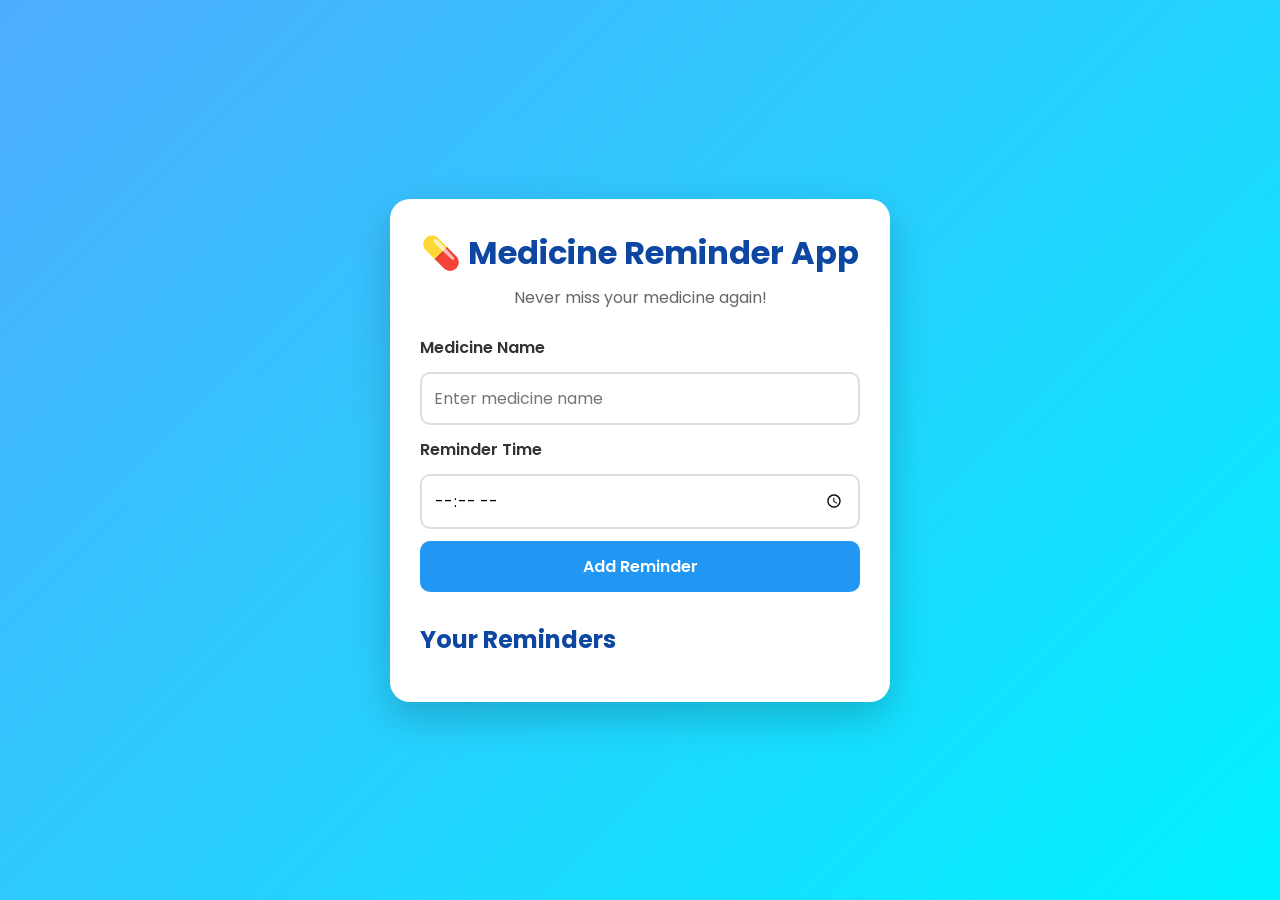
==== index.html @ 425fef52 "Add files via upload" ====
<!DOCTYPE html>
<html lang="en">
<head>
    <meta charset="UTF-8">
    <meta name="viewport" content="width=device-width, initial-scale=1.0">
    <title>Medicine Reminder App</title>

    <link rel="stylesheet" href="style.css">
</head>
<body>

    <div class="container">
        <h1>💊 Medicine Reminder App</h1>
        <p class="subtitle">Never miss your medicine again!</p>

        <div class="form">
            <label>Medicine Name</label>
            <input
                type="text"
                id="medicineName"
                placeholder="Enter medicine name"
            >

            <label>Reminder Time</label>
            <input
                type="time"
                id="medicineTime"
            >

            <button id="addReminder">
                Add Reminder
            </button>
        </div>

        <h2>Your Reminders</h2>

        <ul id="reminderList">
        </ul>
    </div>

    <!-- Popup -->
    <div id="popup" class="popup">
        <div class="popup-content">
            <h2>⏰ Medicine Reminder</h2>

            <p id="popupMedicine"></p>

            <button id="stopAlarm">
                OK
            </button>
        </div>
    </div>

    <!-- Alarm Sound -->
    <audio id="alarmSound" loop>
        <source src="Sound/alarm.mp3" type="audio/mpeg">
        Your browser does not support audio.
    </audio>

    <script src="script.js"></script>

</body>
</html>
---- style.css ----
/* Google Font */
@import url('https://fonts.googleapis.com/css2?family=Poppins:wght@300;400;500;600;700&display=swap');

*{
    margin:0;
    padding:0;
    box-sizing:border-box;
    font-family:'Poppins',sans-serif;
}

body{
    background:linear-gradient(135deg,#4facfe,#00f2fe);
    min-height:100vh;
    display:flex;
    justify-content:center;
    align-items:center;
    padding:20px;
}

.container{
    width:100%;
    max-width:500px;
    background:#fff;
    border-radius:20px;
    padding:30px;
    box-shadow:0 15px 40px rgba(0,0,0,.2);
}

h1{
    text-align:center;
    color:#0d47a1;
    margin-bottom:8px;
}

.subtitle{
    text-align:center;
    color:#666;
    margin-bottom:25px;
}

.form{
    display:flex;
    flex-direction:column;
    gap:12px;
}

label{
    font-weight:600;
    color:#333;
}

input{
    padding:12px;
    border:2px solid #ddd;
    border-radius:10px;
    font-size:16px;
    outline:none;
    transition:.3s;
}

input:focus{
    border-color:#2196f3;
}

button{
    padding:13px;
    border:none;
    border-radius:10px;
    background:#2196f3;
    color:#fff;
    font-size:16px;
    font-weight:600;
    cursor:pointer;
    transition:.3s;
}

button:hover{
    background:#1976d2;
    transform:translateY(-2px);
}

h2{
    margin-top:30px;
    margin-bottom:15px;
    color:#0d47a1;
}

#reminderList{
    list-style:none;
}

#reminderList li{
    display:flex;
    justify-content:space-between;
    align-items:center;
    padding:15px;
    margin-bottom:12px;
    border-radius:10px;
    background:#f5f5f5;
    box-shadow:0 3px 8px rgba(0,0,0,.1);
}

.delete-btn{
    background:#f44336;
    padding:8px 14px;
    border-radius:8px;
}

.delete-btn:hover{
    background:#d32f2f;
}

.popup{
    display:none;
    position:fixed;
    left:0;
    top:0;
    width:100%;
    height:100%;
    background:rgba(0,0,0,.6);
    justify-content:center;
    align-items:center;
    z-index:1000;
}

.popup-content{
    background:#fff;
    width:90%;
    max-width:350px;
    padding:30px;
    border-radius:18px;
    text-align:center;
    animation:popup .3s ease;
}

@keyframes popup{
    from{
        transform:scale(.7);
        opacity:0;
    }
    to{
        transform:scale(1);
        opacity:1;
    }
}

.popup-content h2{
    margin-bottom:15px;
    color:#e53935;
}

#popupMedicine{
    font-size:20px;
    font-weight:600;
    color:#333;
    margin-bottom:20px;
}

#stopAlarm{
    width:100%;
    background:#4caf50;
}

#stopAlarm:hover{
    background:#388e3c;
}

@media(max-width:600px){

    .container{
        padding:20px;
    }

    h1{
        font-size:28px;
    }

    input,
    button{
        font-size:15px;
    }

}
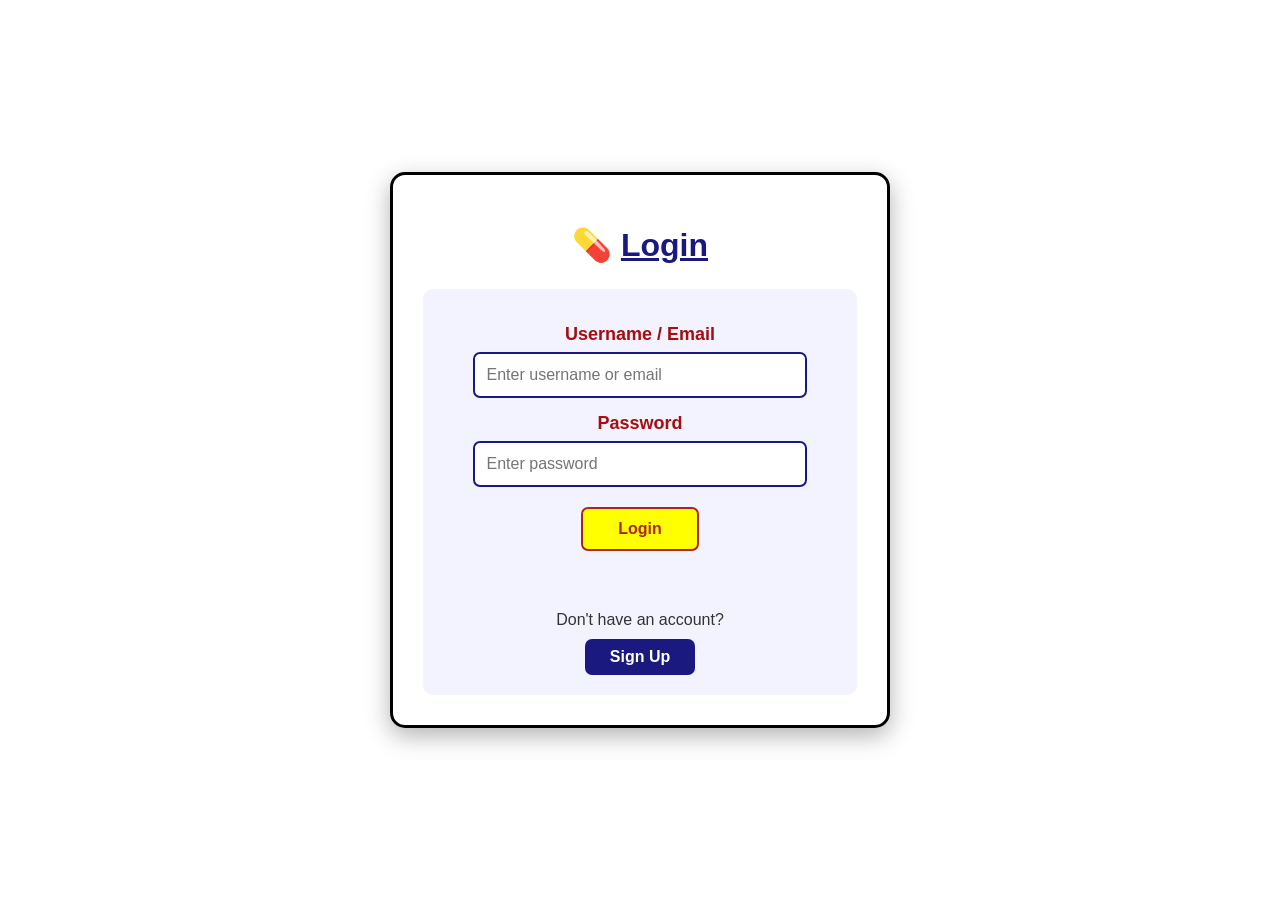
==== commit 3cc06ca1: "Initial commit" ====
--- a/index.html
+++ b/index.html
@@ -1,63 +1,171 @@
 <!DOCTYPE html>
 <html lang="en">
+
 <head>
+
     <meta charset="UTF-8">
-    <meta name="viewport" content="width=device-width, initial-scale=1.0">
+
+    <meta
+        name="viewport"
+        content="width=device-width, initial-scale=1.0"
+    >
+
     <title>Medicine Reminder App</title>
 
     <link rel="stylesheet" href="style.css">
+
 </head>
+
+
 <body>
 
+
+    <!-- LOGIN PROTECTION -->
+
+    <script>
+
+        if (
+            localStorage.getItem("loggedIn") !== "true"
+        ) {
+
+            window.location.href = "plogin.html";
+
+        }
+
+    </script>
+
+
+
+    <!-- ================= MEDICINE APP ================= -->
+
     <div class="container">
-        <h1>💊 Medicine Reminder App</h1>
-        <p class="subtitle">Never miss your medicine again!</p>
+
+
+        <div class="top-bar">
+
+            <div>
+
+                <h1>
+                    💊 Medicine Reminder App
+                </h1>
+
+                <p class="subtitle">
+                    Never miss your medicine again!
+                </p>
+
+            </div>
+
+
+            <button
+                id="logoutButton"
+                class="logout-button"
+            >
+                Logout
+            </button>
+
+        </div>
+
+
+        <h3 id="welcomeUser"></h3>
+
 
         <div class="form">
-            <label>Medicine Name</label>
+
+
+            <label for="medicineName">
+                Medicine Name
+            </label>
+
+
             <input
                 type="text"
                 id="medicineName"
                 placeholder="Enter medicine name"
             >
 
-            <label>Reminder Time</label>
+
+            <label for="medicineTime">
+                Reminder Time
+            </label>
+
+
             <input
                 type="time"
                 id="medicineTime"
             >
 
+
             <button id="addReminder">
                 Add Reminder
             </button>
+
+
         </div>
 
-        <h2>Your Reminders</h2>
+
+        <h2>
+            Your Reminders
+        </h2>
+
 
         <ul id="reminderList">
         </ul>
+
+
     </div>
 
-    <!-- Popup -->
-    <div id="popup" class="popup">
+
+
+    <!-- ================= POPUP ================= -->
+
+    <div
+        id="popup"
+        class="popup"
+    >
+
         <div class="popup-content">
-            <h2>⏰ Medicine Reminder</h2>
+
+
+            <h2>
+                ⏰ Medicine Reminder
+            </h2>
+
 
             <p id="popupMedicine"></p>
+
 
             <button id="stopAlarm">
                 OK
             </button>
+
+
         </div>
+
     </div>
 
-    <!-- Alarm Sound -->
-    <audio id="alarmSound" loop>
-        <source src="Sound/alarm.mp3" type="audio/mpeg">
+
+
+    <!-- ================= ALARM SOUND ================= -->
+
+    <audio
+        id="alarmSound"
+        loop
+    >
+
+        <source
+            src="Sound/alarm.mp3"
+            type="audio/mpeg"
+        >
+
         Your browser does not support audio.
+
     </audio>
+
+
 
     <script src="script.js"></script>
 
+
 </body>
-</html>+
+</html>
--- a/style.css
+++ b/style.css
@@ -1,183 +1,360 @@
-/* Google Font */
-@import url('https://fonts.googleapis.com/css2?family=Poppins:wght@300;400;500;600;700&display=swap');
-
-*{
-    margin:0;
-    padding:0;
-    box-sizing:border-box;
-    font-family:'Poppins',sans-serif;
-}
-
-body{
-    background:linear-gradient(135deg,#4facfe,#00f2fe);
-    min-height:100vh;
-    display:flex;
-    justify-content:center;
-    align-items:center;
-    padding:20px;
-}
-
-.container{
-    width:100%;
-    max-width:500px;
-    background:#fff;
-    border-radius:20px;
-    padding:30px;
-    box-shadow:0 15px 40px rgba(0,0,0,.2);
-}
-
-h1{
-    text-align:center;
-    color:#0d47a1;
-    margin-bottom:8px;
-}
-
-.subtitle{
-    text-align:center;
-    color:#666;
-    margin-bottom:25px;
-}
-
-.form{
-    display:flex;
-    flex-direction:column;
-    gap:12px;
-}
-
-label{
-    font-weight:600;
-    color:#333;
-}
-
-input{
-    padding:12px;
-    border:2px solid #ddd;
-    border-radius:10px;
-    font-size:16px;
-    outline:none;
-    transition:.3s;
-}
-
-input:focus{
-    border-color:#2196f3;
-}
-
-button{
-    padding:13px;
-    border:none;
-    border-radius:10px;
-    background:#2196f3;
-    color:#fff;
-    font-size:16px;
-    font-weight:600;
-    cursor:pointer;
-    transition:.3s;
-}
-
-button:hover{
-    background:#1976d2;
-    transform:translateY(-2px);
-}
-
-h2{
-    margin-top:30px;
-    margin-bottom:15px;
-    color:#0d47a1;
-}
-
-#reminderList{
-    list-style:none;
-}
-
-#reminderList li{
-    display:flex;
-    justify-content:space-between;
-    align-items:center;
-    padding:15px;
-    margin-bottom:12px;
-    border-radius:10px;
-    background:#f5f5f5;
-    box-shadow:0 3px 8px rgba(0,0,0,.1);
-}
-
-.delete-btn{
-    background:#f44336;
-    padding:8px 14px;
-    border-radius:8px;
-}
-
-.delete-btn:hover{
-    background:#d32f2f;
-}
-
-.popup{
-    display:none;
-    position:fixed;
-    left:0;
-    top:0;
-    width:100%;
-    height:100%;
-    background:rgba(0,0,0,.6);
-    justify-content:center;
-    align-items:center;
-    z-index:1000;
-}
-
-.popup-content{
-    background:#fff;
-    width:90%;
-    max-width:350px;
-    padding:30px;
-    border-radius:18px;
-    text-align:center;
-    animation:popup .3s ease;
-}
-
-@keyframes popup{
-    from{
-        transform:scale(.7);
-        opacity:0;
-    }
-    to{
-        transform:scale(1);
-        opacity:1;
-    }
-}
-
-.popup-content h2{
-    margin-bottom:15px;
-    color:#e53935;
-}
-
-#popupMedicine{
-    font-size:20px;
-    font-weight:600;
-    color:#333;
-    margin-bottom:20px;
-}
-
-#stopAlarm{
-    width:100%;
-    background:#4caf50;
-}
-
-#stopAlarm:hover{
-    background:#388e3c;
-}
-
-@media(max-width:600px){
-
-    .container{
-        padding:20px;
-    }
-
-    h1{
-        font-size:28px;
-    }
-
-    input,
-    button{
-        font-size:15px;
-    }
-
-}+* {
+    box-sizing: border-box;
+}
+
+
+body {
+
+    margin: 0;
+
+    font-family: Arial, sans-serif;
+
+    background:
+        linear-gradient(
+            rgba(230, 240, 255, 0.8),
+            rgba(245, 250, 255, 0.9)
+        );
+
+    min-height: 100vh;
+}
+
+
+.container {
+
+    width: 90%;
+
+    max-width: 700px;
+
+    margin: 40px auto;
+
+    padding: 30px;
+
+    background-color: white;
+
+    border-radius: 15px;
+
+    box-shadow:
+        0 8px 25px rgba(0, 0, 0, 0.2);
+}
+
+
+.top-bar {
+
+    display: flex;
+
+    justify-content: space-between;
+
+    align-items: center;
+
+    gap: 20px;
+}
+
+
+h1 {
+
+    color: rgb(25, 25, 127);
+
+    margin-bottom: 5px;
+}
+
+
+.subtitle {
+
+    color: #666;
+
+    margin-top: 5px;
+}
+
+
+#welcomeUser {
+
+    color: rgb(165, 13, 16);
+}
+
+
+.form {
+
+    margin-top: 25px;
+
+    padding: 20px;
+
+    background-color: #f3f6ff;
+
+    border-radius: 10px;
+}
+
+
+label {
+
+    display: block;
+
+    font-weight: bold;
+
+    margin-top: 15px;
+
+    margin-bottom: 7px;
+
+    color: rgb(25, 25, 127);
+}
+
+
+input {
+
+    width: 100%;
+
+    padding: 12px;
+
+    border: 2px solid #bbb;
+
+    border-radius: 7px;
+
+    font-size: 16px;
+}
+
+
+input:focus {
+
+    outline: none;
+
+    border-color: rgb(25, 25, 127);
+}
+
+
+button {
+
+    padding: 11px 20px;
+
+    margin-top: 15px;
+
+    border: none;
+
+    border-radius: 7px;
+
+    background-color: rgb(25, 25, 127);
+
+    color: white;
+
+    font-size: 16px;
+
+    font-weight: bold;
+
+    cursor: pointer;
+}
+
+
+button:hover {
+
+    background-color: rgb(45, 45, 170);
+}
+
+
+#addReminder {
+
+    width: 100%;
+
+    background-color: rgb(20, 140, 70);
+}
+
+
+#addReminder:hover {
+
+    background-color: rgb(15, 110, 55);
+}
+
+
+.logout-button {
+
+    background-color: rgb(180, 30, 30);
+
+    margin-top: 0;
+}
+
+
+.logout-button:hover {
+
+    background-color: rgb(130, 20, 20);
+}
+
+
+h2 {
+
+    color: rgb(25, 25, 127);
+
+    margin-top: 30px;
+}
+
+
+#reminderList {
+
+    padding: 0;
+
+    list-style: none;
+}
+
+
+.reminder-item {
+
+    display: flex;
+
+    justify-content: space-between;
+
+    align-items: center;
+
+    padding: 15px;
+
+    margin-bottom: 10px;
+
+    background-color: #f5f5f5;
+
+    border-left: 5px solid rgb(25, 25, 127);
+
+    border-radius: 7px;
+}
+
+
+.reminder-info {
+
+    display: flex;
+
+    flex-direction: column;
+
+    gap: 5px;
+}
+
+
+.medicine-name {
+
+    font-weight: bold;
+
+    color: rgb(165, 13, 16);
+
+    font-size: 18px;
+}
+
+
+.medicine-time {
+
+    color: #555;
+
+    font-size: 15px;
+}
+
+
+.delete-button {
+
+    background-color: rgb(190, 30, 30);
+
+    padding: 8px 12px;
+
+    margin: 0;
+}
+
+
+.delete-button:hover {
+
+    background-color: rgb(140, 20, 20);
+}
+
+
+.popup {
+
+    display: none;
+
+    position: fixed;
+
+    left: 0;
+
+    top: 0;
+
+    width: 100%;
+
+    height: 100%;
+
+    background-color: rgba(0, 0, 0, 0.6);
+
+    justify-content: center;
+
+    align-items: center;
+
+    z-index: 1000;
+}
+
+
+.popup-content {
+
+    width: 90%;
+
+    max-width: 450px;
+
+    padding: 30px;
+
+    text-align: center;
+
+    background-color: white;
+
+    border-radius: 15px;
+
+    box-shadow:
+        0 10px 30px rgba(0, 0, 0, 0.4);
+}
+
+
+.popup-content h2 {
+
+    color: rgb(190, 30, 30);
+
+    margin-top: 0;
+}
+
+
+.popup-content button {
+
+    background-color: rgb(25, 25, 127);
+
+}
+
+
+@media (max-width: 600px) {
+
+    .container {
+
+        width: 95%;
+
+        margin: 20px auto;
+
+        padding: 20px;
+    }
+
+
+    .top-bar {
+
+        flex-direction: column;
+
+        align-items: stretch;
+
+        text-align: center;
+    }
+
+
+    .logout-button {
+
+        width: 100%;
+    }
+
+
+    .reminder-item {
+
+        flex-direction: column;
+
+        align-items: stretch;
+
+        gap: 10px;
+    }
+
+
+    .delete-button {
+
+        width: 100%;
+    }
+
+}
